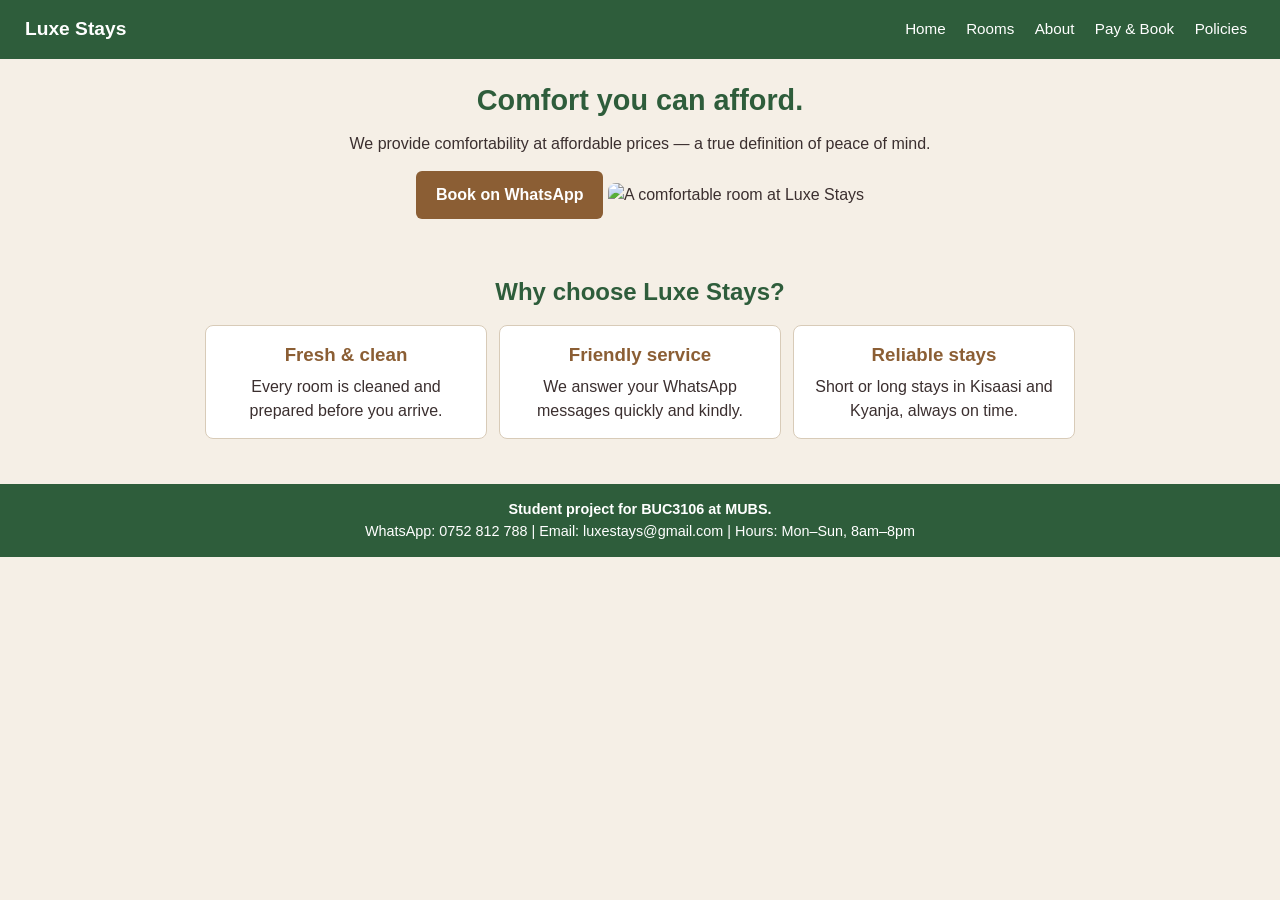
==== index.html @ e14e4db0 "Add files via upload" ====
<!DOCTYPE html>
<html lang="en">
<head>
  <meta charset="UTF-8">
  <!-- Makes it fit phone screens first -->
  <meta name="viewport" content="width=device-width, initial-scale=1.0">
  <title>Luxe Stays - Comfortable Accommodation in Kisaasi &amp; Kyanja</title>
  <link rel="stylesheet" href="style.css">
</head>
<body>

  <!-- ===== MENU (same on every page) ===== -->
  <header class="menu">
    <div class="logo">Luxe Stays</div>
    <nav>
      <a href="index.html">Home</a>
      <a href="products.html">Rooms</a>
      <a href="about.html">About</a>
      <a href="pay.html">Pay &amp; Book</a>
      <a href="policies.html">Policies</a>
    </nav>
  </header>

  <!-- ===== BIG HERO SECTION ===== -->
  <section class="hero">
    <h1>Comfort you can afford.</h1>
    <p>We provide comfortability at affordable prices — a true definition of peace of mind.</p>
    <!-- Button that goes to the booking page -->
    <a class="button" href="pay.html">Book on WhatsApp</a>
    <img src="images/hero.jpg" alt="A comfortable room at Luxe Stays">
  </section>

  <!-- ===== THREE REASONS TO CHOOSE US ===== -->
  <section class="reasons">
    <h2>Why choose Luxe Stays?</h2>
    <div class="cards">
      <div class="card">
        <h3>Fresh &amp; clean</h3>
        <p>Every room is cleaned and prepared before you arrive.</p>
      </div>
      <div class="card">
        <h3>Friendly service</h3>
        <p>We answer your WhatsApp messages quickly and kindly.</p>
      </div>
      <div class="card">
        <h3>Reliable stays</h3>
        <p>Short or long stays in Kisaasi and Kyanja, always on time.</p>
      </div>
    </div>
  </section>

  <!-- ===== FOOTER (same on every page) ===== -->
  <footer>
    <p><strong>Student project for BUC3106 at MUBS.</strong></p>
    <p>WhatsApp: 0752 812 788 | Email: luxestays@gmail.com | Hours: Mon–Sun, 8am–8pm</p>
---- style.css ----
/* ============================================
   Luxe Stays design file.
   Colours: green, beige, brown.
   Phone-first: we design for small screens,
   then make it bigger on large screens.
   ============================================ */

/* --- Colours and basic settings --- */
:root {
  --main: #2e5d3b;        /* green (main colour) */
  --second: #8b5e34;      /* brown (second colour) */
  --bg: #f5efe6;          /* beige (background colour) */
}

/* Reset a few default browser styles */
* {
  box-sizing: border-box;
  margin: 0;
  padding: 0;
}

/* Body: background and font for every page */
body {
  font-family: Arial, Helvetica, sans-serif;
  background-color: var(--bg);
  color: #3b2f2f;
  line-height: 1.5;
}

/* ---------- MENU (top bar) ---------- */
.menu {
  background-color: var(--main);
  color: white;
  padding: 10px;
  text-align: center;
}

.logo {
  font-weight: bold;
  font-size: 1.2rem;
  margin-bottom: 6px;
}

/* Menu links stacked on phone */
.menu nav a {
  display: inline-block;
  color: white;
  text-decoration: none;
  padding: 6px 8px;
  font-size: 0.95rem;
}

.menu nav a:hover {
  background-color: var(--second);
  border-radius: 4px;
}

/* ---------- HERO (big top section on home) ---------- */
.hero {
  padding: 20px 15px;
  text-align: center;
}

.hero h1 {
  font-size: 1.8rem;
  color: var(--main);
  margin-bottom: 10px;
}

.hero p {
  margin-bottom: 15px;
}

/* The main button */
.button {
  display: inline-block;
  background-color: var(--second);
  color: white;
  padding: 12px 20px;
  text-decoration: none;
  border-radius: 6px;
  font-weight: bold;
  margin-bottom: 15px;
}

.button:hover {
  background-color: var(--main);
}

/* Hero picture */
.hero img {
  width: 100%;
  max-width: 500px;
  border-radius: 8px;
}

/* ---------- REASONS / CARDS ---------- */
.reasons {
  padding: 20px 15px;
  text-align: center;
}

.reasons h2 {
  color: var(--main);
  margin-bottom: 15px;
}

.cards {
  display: grid;
  grid-template-columns: 1fr;   /* one card per row on phone */
  gap: 12px;
}

.card {
  background: white;
  border: 1px solid #d8cbb8;
  border-radius: 8px;
  padding: 15px;
}

.card h3 {
  color: var(--second);
  margin-bottom: 6px;
}

/* ---------- GENERAL PAGE SECTION ---------- */
.page-section {
  padding: 20px 15px;
}

.page-section h1 {
  color: var(--main);
  margin-bottom: 12px;
}

.page-section h2 {
  color: var(--main);
  margin: 18px 0 8px;
}

.page-section ul,
.page-section ol {
  padding-left: 20px;
  margin-bottom: 10px;
}

/* ---------- ROOM / PRODUCT GRID ---------- */
.product-grid {
  display: grid;
  grid-template-columns: 1fr;   /* one room per row on phone */
  gap: 15px;
  margin-top: 15px;
}

.product {
  background: white;
  border: 1px solid #d8cbb8;
  border-radius: 8px;
  padding: 12px;
  text-align: center;
}

.product img {
  width: 100%;
  height: 180px;
  object-fit: cover;
  border-radius: 6px;
  margin-bottom: 8px;
}

.product h2 {
  font-size: 1.1rem;
  margin-bottom: 5px;
}

.price {
  color: var(--second);
  font-weight: bold;
  margin-top: 6px;
}

/* ---------- PAY BOXES ---------- */
.pay-box {
  background: white;
  border-left: 5px solid var(--second);
  border-radius: 6px;
  padding: 12px;
  margin-bottom: 12px;
}

.pay-box h3 {
  color: var(--main);
  margin-bottom: 6px;
}

/* ---------- SAMPLE NOTE ---------- */
.note {
  background: #fdf0d5;
  border: 1px solid #c8a97a;
  padding: 10px;
  border-radius: 6px;
  margin: 12px 0;
  font-size: 0.95rem;
}

/* ---------- FOOTER ---------- */
footer {
  background-color: var(--main);
  color: white;
  text-align: center;
  padding: 15px;
  margin-top: 25px;
  font-size: 0.9rem;
}

/* ============================================
   BIGGER SCREENS (tablets and computers)
   ============================================ */
@media (min-width: 700px) {

  /* Menu links in one row */
  .menu {
    display: flex;
    justify-content: space-between;
    align-items: center;
    padding: 12px 25px;
  }

  .logo {
    margin-bottom: 0;
  }

  /* Three cards per row */
  .cards {
    grid-template-columns: repeat(3, 1fr);
  }

  /* Two rooms per row */
  .product-grid {
    grid-template-columns: repeat(2, 1fr);
  }

  .page-section,
  .hero,
  .reasons {
    max-width: 900px;
    margin: 0 auto;
  }
}
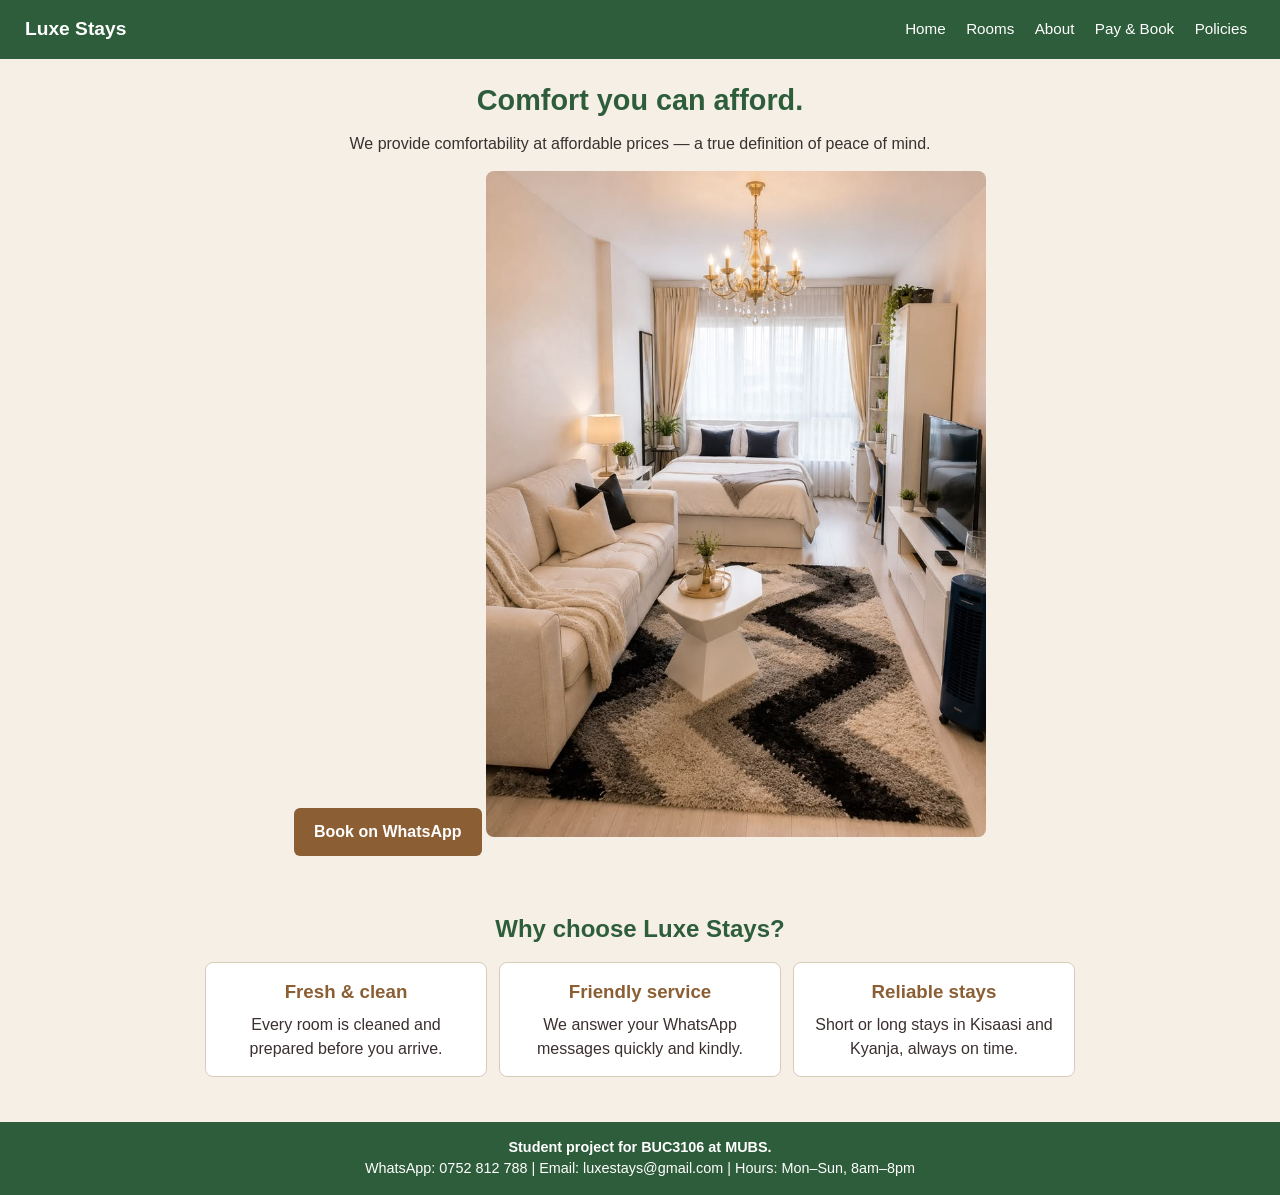
==== commit b5c7f6b8: "Update image source path in index.html" ====
--- a/index.html
+++ b/index.html
@@ -27,7 +27,7 @@
     <p>We provide comfortability at affordable prices — a true definition of peace of mind.</p>
     <!-- Button that goes to the booking page -->
     <a class="button" href="pay.html">Book on WhatsApp</a>
-    <img src="images/hero.jpg" alt="A comfortable room at Luxe Stays">
+    <img src="hero.jpg" alt="A comfortable room at Luxe Stays">
   </section>
 
   <!-- ===== THREE REASONS TO CHOOSE US ===== -->
@@ -52,4 +52,4 @@
   <!-- ===== FOOTER (same on every page) ===== -->
   <footer>
     <p><strong>Student project for BUC3106 at MUBS.</strong></p>
-    <p>WhatsApp: 0752 812 788 | Email: luxestays@gmail.com | Hours: Mon–Sun, 8am–8pm</p>+    <p>WhatsApp: 0752 812 788 | Email: luxestays@gmail.com | Hours: Mon–Sun, 8am–8pm</p>
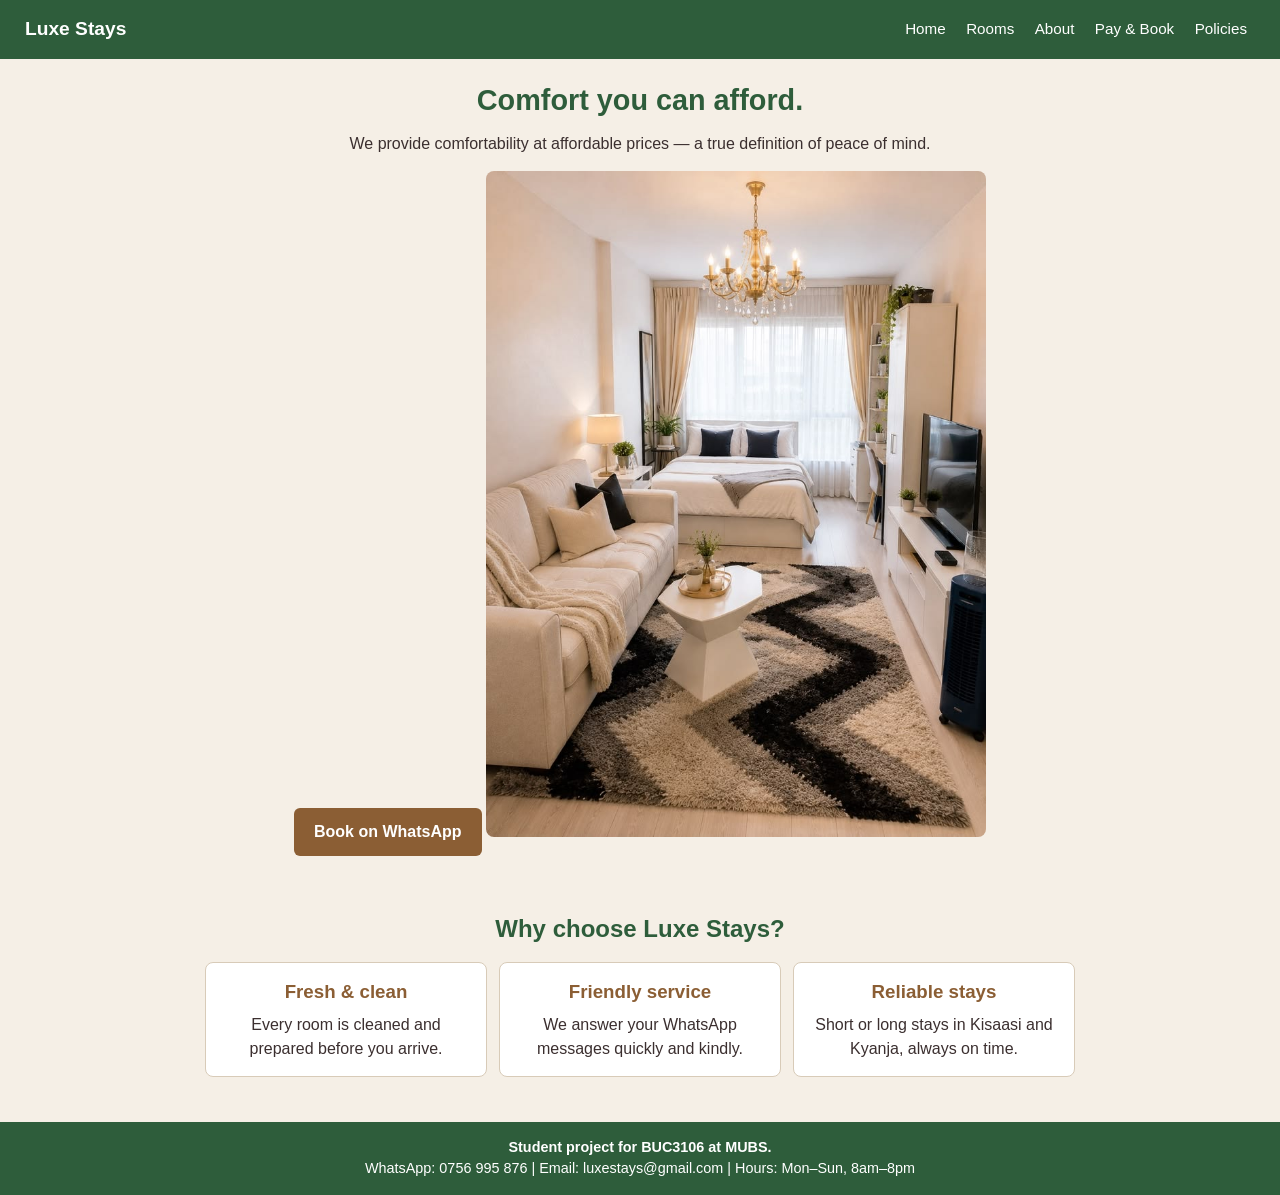
==== commit dce21d02: "Update index.html" ====
--- a/index.html
+++ b/index.html
@@ -52,4 +52,4 @@
   <!-- ===== FOOTER (same on every page) ===== -->
   <footer>
     <p><strong>Student project for BUC3106 at MUBS.</strong></p>
-    <p>WhatsApp: 0752 812 788 | Email: luxestays@gmail.com | Hours: Mon–Sun, 8am–8pm</p>
+    <p>WhatsApp: 0756 995 876 | Email: luxestays@gmail.com | Hours: Mon–Sun, 8am–8pm</p>
